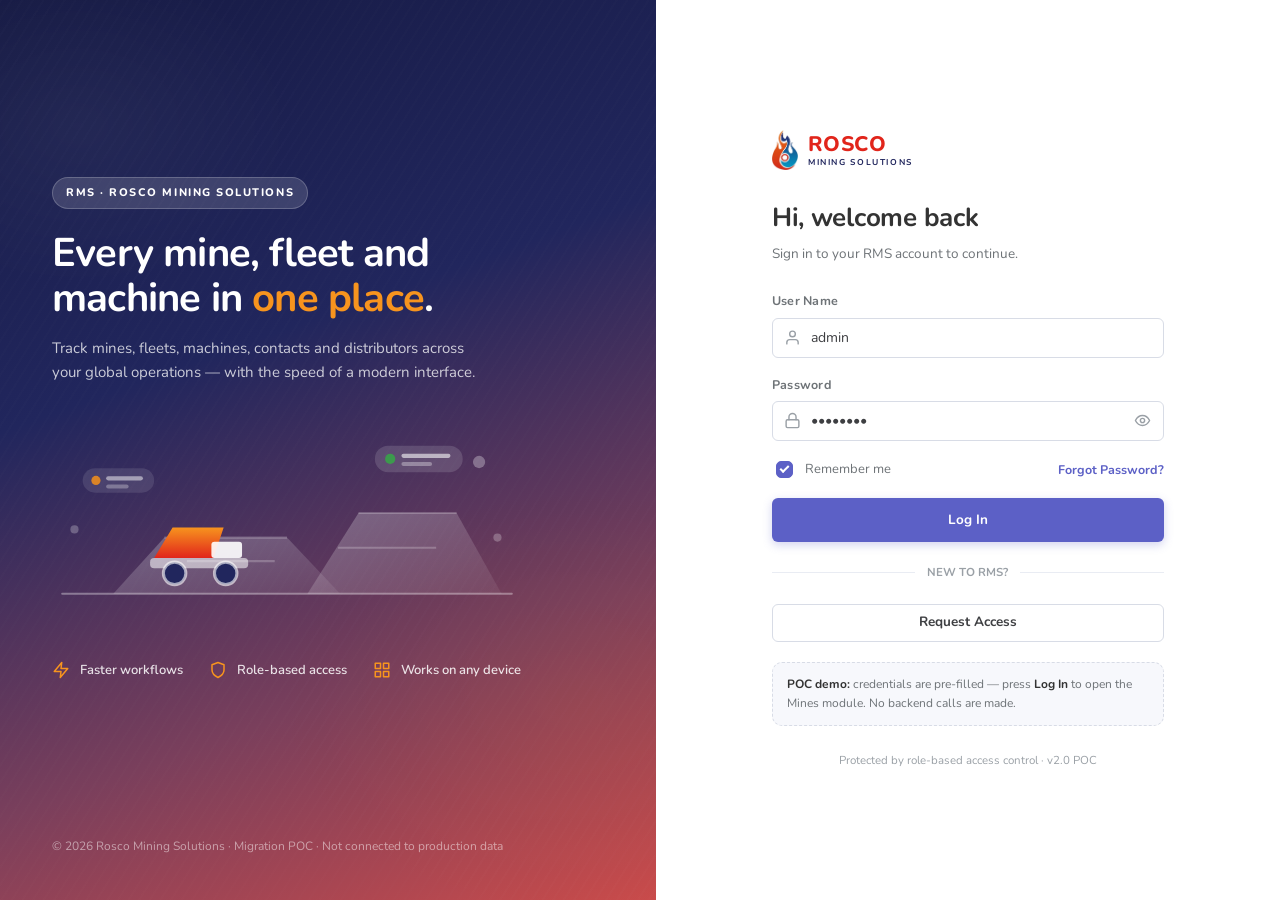
==== index.html @ 1bc9691f "first commit" ====
<!DOCTYPE html>
<html lang="en">
<head>
<meta charset="utf-8">
<meta name="viewport" content="width=device-width, initial-scale=1">
<title>Sign in · RMS — Rosco Mining Solutions</title>
<link rel="preconnect" href="https://fonts.googleapis.com">
<link rel="preconnect" href="https://fonts.gstatic.com" crossorigin>
<link href="https://fonts.googleapis.com/css2?family=Nunito:wght@400;600;700;800&display=swap" rel="stylesheet">
<link rel="stylesheet" href="assets/css/style.css">
</head>
<body>

<div class="auth">

  <!-- ============ Brand panel ============ -->
  <aside class="auth__brand">
    <div class="auth__hero">
      <span class="auth__eyebrow">RMS · Rosco Mining Solutions</span>
      <h1>Every mine, fleet and<br>machine in <em>one place</em>.</h1>
      <p>Track mines, fleets, machines, contacts and distributors across your global
         operations — with the speed of a modern interface.</p>

      <!-- Simple geometric mining illustration (pure SVG) -->
      <svg class="auth__illustration" viewBox="0 0 460 210" fill="none" xmlns="http://www.w3.org/2000/svg" aria-hidden="true">
        <defs>
          <linearGradient id="g1" x1="0" y1="0" x2="1" y2="1">
            <stop offset="0" stop-color="#ffffff" stop-opacity=".26"/>
            <stop offset="1" stop-color="#ffffff" stop-opacity=".06"/>
          </linearGradient>
          <linearGradient id="g2" x1="0" y1="0" x2="0" y2="1">
            <stop offset="0" stop-color="#F7941E"/><stop offset="1" stop-color="#E1251B"/>
          </linearGradient>
        </defs>
        <!-- terraced pit -->
        <path d="M10 175h440" stroke="#fff" stroke-opacity=".35" stroke-width="2" stroke-linecap="round"/>
        <path d="M60 175 110 120h120l52 55Z" fill="url(#g1)"/>
        <path d="M250 175 300 96h96l44 79Z" fill="url(#g1)"/>
        <path d="M110 120h120M132 143h86M300 96h96M280 130h96" stroke="#fff" stroke-opacity=".22" stroke-width="2"/>
        <!-- haul truck -->
        <g transform="translate(96,110)">
          <path d="M4 30h58l10-30H22L4 30Z" fill="url(#g2)"/>
          <rect x="60" y="14" width="30" height="16" rx="3" fill="#fff" fill-opacity=".9"/>
          <rect x="0" y="30" width="96" height="10" rx="4" fill="#fff" fill-opacity=".55"/>
          <circle cx="24" cy="45" r="11" fill="#21265D" stroke="#fff" stroke-opacity=".6" stroke-width="3"/>
          <circle cx="74" cy="45" r="11" fill="#21265D" stroke="#fff" stroke-opacity=".6" stroke-width="3"/>
        </g>
        <!-- floating data chips -->
        <g opacity=".85">
          <rect x="316" y="30" width="86" height="26" rx="13" fill="#fff" fill-opacity=".16"/>
          <circle cx="331" cy="43" r="5" fill="#3BAD4B"/>
          <rect x="342" y="38" width="48" height="4" rx="2" fill="#fff" fill-opacity=".7"/>
          <rect x="342" y="46" width="30" height="4" rx="2" fill="#fff" fill-opacity=".4"/>
          <rect x="30" y="52" width="70" height="24" rx="12" fill="#fff" fill-opacity=".12"/>
          <circle cx="43" cy="64" r="4.5" fill="#F7941E"/>
          <rect x="53" y="60" width="36" height="4" rx="2" fill="#fff" fill-opacity=".6"/>
          <rect x="53" y="68" width="22" height="4" rx="2" fill="#fff" fill-opacity=".35"/>
        </g>
        <circle cx="418" cy="46" r="6" fill="#fff" fill-opacity=".3"/>
        <circle cx="22" cy="112" r="4" fill="#fff" fill-opacity=".25"/>
        <circle cx="436" cy="120" r="4" fill="#fff" fill-opacity=".25"/>
      </svg>

      <div class="auth__points">
        <span class="auth__point" data-i="zap">Faster workflows</span>
        <span class="auth__point" data-i="shield">Role-based access</span>
        <span class="auth__point" data-i="grid">Works on any device</span>
      </div>
    </div>

    <p class="auth__foot">© 2026 Rosco Mining Solutions · Migration POC · Not connected to production data</p>
  </aside>

  <!-- ============ Form panel ============ -->
  <main class="auth__panel">
    <div class="auth__card">
      <a class="logo" href="#" id="brandLogoDark"></a>

      <h2>Hi, welcome back</h2>
      <p class="lead">Sign in to your RMS account to continue.</p>

      <div class="auth__error" id="authError"></div>

      <form class="auth__form" id="loginForm" novalidate>
        <div class="field">
          <label class="field__label" for="username">User Name</label>
          <div class="input-group">
            <svg class="input-group__icon" viewBox="0 0 24 24" fill="none" stroke="currentColor" stroke-width="2" stroke-linecap="round" stroke-linejoin="round"><path d="M20 21v-2a4 4 0 0 0-4-4H8a4 4 0 0 0-4 4v2"/><circle cx="12" cy="7" r="4"/></svg>
            <input class="input" id="username" type="text" placeholder="Enter your user name" autocomplete="username" value="admin">
          </div>
        </div>

        <div class="field">
          <label class="field__label" for="password">Password</label>
          <div class="input-group">
            <svg class="input-group__icon" viewBox="0 0 24 24" fill="none" stroke="currentColor" stroke-width="2" stroke-linecap="round" stroke-linejoin="round"><rect x="3" y="11" width="18" height="11" rx="2"/><path d="M7 11V7a5 5 0 0 1 10 0v4"/></svg>
            <input class="input" id="password" type="password" placeholder="Enter your password" autocomplete="current-password" value="demo1234">
            <button class="input-group__action" type="button" id="togglePw" aria-label="Show password"></button>
          </div>
        </div>

        <div class="auth__row">
          <label class="check"><input type="checkbox" checked> Remember me</label>
          <a class="auth__link" href="forgot-password.html">Forgot Password?</a>
        </div>

        <button class="btn btn--primary btn--block" type="submit" id="loginBtn" style="height:44px">Log In</button>
      </form>

      <div class="auth__divider">NEW TO RMS?</div>
      <a class="btn btn--ghost btn--block" href="request-access.html">Request Access</a>

      <div class="auth__hint">
        <b>POC demo:</b> credentials are pre-filled — press <b>Log In</b> to open the Mines module.
        No backend calls are made.
      </div>

      <p class="auth__legal">Protected by role-based access control · v2.0 POC</p>
    </div>
  </main>
</div>

<script src="assets/js/data.js"></script>
<script src="assets/js/app.js"></script>
<script>
  document.getElementById('brandLogoDark').innerHTML  = brandLogo();

  // brand bullet icons
  const map = {zap:'zap', shield:'shield', grid:'grid'};
  document.querySelectorAll('.auth__point').forEach(el=>{
    el.insertAdjacentHTML('afterbegin', icon(map[el.dataset.i]));
  });

  // password visibility
  const pw = document.getElementById('password');
  const tg = document.getElementById('togglePw');
  tg.innerHTML = icon('eye');
  tg.addEventListener('click', ()=>{
    const show = pw.type === 'password';
    pw.type = show ? 'text' : 'password';
    tg.innerHTML = icon(show ? 'eyeOff' : 'eye');
    tg.setAttribute('aria-label', show ? 'Hide password' : 'Show password');
  });

  // submit
  const err = document.getElementById('authError');
  document.getElementById('loginForm').addEventListener('submit', e=>{
    e.preventDefault();
    const u = document.getElementById('username').value.trim();
    const p = pw.value.trim();
    if(!u || !p){
      err.innerHTML = icon('alert') + '<span>Please enter both your user name and password.</span>';
      err.classList.add('is-on');
      return;
    }
    err.classList.remove('is-on');
    const btn = document.getElementById('loginBtn');
    btn.disabled = true;
    btn.textContent = 'Signing in…';
    setTimeout(()=>{ location.href = 'mines.html'; }, 600);
  });
</script>
</body>
</html>
---- assets/css/style.css ----
/* =========================================================================
   RMS — Rosco Mining Solutions | Modern UI POC
   Palette extracted 1:1 from the legacy application.
   ========================================================================= */

/* ---------- 1. Design tokens ---------------------------------------- */
:root{
  /* Brand — sampled from the legacy app */
  --navy:#21265D;              /* sidebar gradient start */
  --navy-900:#171B45;
  --navy-700:#2C3272;
  --brick:#C94B4B;             /* sidebar gradient end   */
  --brand-red:#E1251B;         /* Rosco logo red         */
  --brand-orange:#F7941E;      /* Rosco logo orange      */

  --primary:#5C60C6;           /* active tab / links     */
  --primary-600:#4B4FB4;
  --primary-700:#3E42A0;
  --primary-100:#E8E9F9;
  --primary-050:#F2F3FC;

  --success:#3BAD4B;           /* "ACTIVE" status pill   */
  --success-100:#E4F5E6;
  --warn:#E8A33D;
  --warn-100:#FCF2E2;
  --danger:#D9534F;
  --danger-100:#FBE9E9;

  /* Neutrals */
  --bg:#F2F4F8;                /* body background        */
  --surface:#FFFFFF;
  --surface-2:#F7F8FC;
  --heading:#333333;
  --text:#3E3F42;
  --muted:#6E7377;             /* legacy body text       */
  --muted-2:#9AA0A6;
  --border:#D8DCE6;            /* legacy input border    */
  --border-soft:#E9ECF3;

  /* Elevation — legacy shadows, softened */
  --sh-sm:0 1px 2px rgba(33,38,93,.06);
  --sh:0 2px 10px rgba(33,38,93,.07);
  --sh-md:0 6px 22px rgba(33,38,93,.09);
  --sh-lg:0 18px 44px rgba(33,38,93,.16);

  /* Geometry */
  --r-sm:6px; --r:10px; --r-md:14px; --r-lg:20px; --r-pill:999px;
  --sidebar-w:260px;
  --sidebar-w-collapsed:76px;
  --topbar-h:70px;
  --ease:cubic-bezier(.4,0,.2,1);
}

/* ---------- 2. Reset & base ----------------------------------------- */
*,*::before,*::after{box-sizing:border-box}
html,body{height:100%}
body{
  margin:0;
  font-family:'Nunito','Segoe UI',system-ui,-apple-system,sans-serif;
  font-size:14px;
  line-height:1.55;
  color:var(--text);
  background:var(--bg);
  -webkit-font-smoothing:antialiased;
}
h1,h2,h3,h4,h5{margin:0;color:var(--heading);font-weight:700;letter-spacing:-.01em}
p{margin:0}
a{color:var(--primary);text-decoration:none}
a:hover{color:var(--primary-700)}
button{font:inherit;cursor:pointer;border:0;background:none;color:inherit}
input,select,textarea{font:inherit;color:inherit}
img{max-width:100%;display:block}
ul{margin:0;padding:0;list-style:none}
::selection{background:var(--primary-100);color:var(--navy)}

/* Scrollbars */
*::-webkit-scrollbar{width:9px;height:9px}
*::-webkit-scrollbar-track{background:transparent}
*::-webkit-scrollbar-thumb{background:#CDD3E0;border-radius:99px}
*::-webkit-scrollbar-thumb:hover{background:#B6BDCE}

/* ---------- 3. Brand wordmark --------------------------------------- */
.logo{display:flex;align-items:center;gap:10px;text-decoration:none;flex-shrink:0}
.logo__mark{
  width:38px;height:38px;border-radius:11px;flex-shrink:0;
  background:linear-gradient(135deg,var(--brand-orange),var(--brand-red));
  display:grid;place-items:center;color:#fff;font-weight:800;font-size:18px;
  box-shadow:0 4px 12px rgba(225,37,27,.28);
}
.logo__mark svg{width:22px;height:22px}
.logo__text{display:flex;flex-direction:column;line-height:1}
.logo__name{font-size:21px;font-weight:800;color:var(--brand-red);letter-spacing:.02em}
.logo__sub{font-size:8.5px;font-weight:700;letter-spacing:.19em;color:var(--navy);margin-top:3px}
.logo--light .logo__name{color:#fff}
.logo--light .logo__sub{color:rgba(255,255,255,.72)}

/* ---------- 4. Buttons ---------------------------------------------- */
.btn{
  display:inline-flex;align-items:center;justify-content:center;gap:8px;
  height:38px;padding:0 16px;border-radius:var(--r-sm);
  font-size:13.5px;font-weight:700;white-space:nowrap;
  transition:.18s var(--ease);
}
.btn svg{width:16px;height:16px;flex-shrink:0}
.btn--primary{background:var(--primary);color:#fff;box-shadow:0 3px 10px rgba(92,96,198,.28)}
.btn--primary:hover{background:var(--primary-600);color:#fff;box-shadow:0 6px 16px rgba(92,96,198,.34);transform:translateY(-1px)}
.btn--primary:active{transform:translateY(0)}
.btn--ghost{background:var(--surface);color:var(--text);border:1px solid var(--border)}
.btn--ghost:hover{border-color:var(--primary);color:var(--primary);background:var(--primary-050)}
.btn--subtle{background:var(--primary-050);color:var(--primary)}
.btn--subtle:hover{background:var(--primary-100);color:var(--primary-700)}
.btn--icon{width:38px;padding:0}
.btn--sm{height:32px;padding:0 12px;font-size:12.5px}
.btn--block{width:100%}
.btn:disabled{opacity:.55;cursor:not-allowed;transform:none!important}

.icon-btn{
  width:36px;height:36px;border-radius:var(--r-sm);display:grid;place-items:center;
  color:var(--muted);transition:.16s var(--ease);
}
.icon-btn svg{width:17px;height:17px}
.icon-btn:hover{background:var(--primary-050);color:var(--primary)}
.icon-btn--danger:hover{background:var(--danger-100);color:var(--danger)}

/* ---------- 5. Form controls ---------------------------------------- */
.field{display:flex;flex-direction:column;gap:7px}
.field__label{font-size:12.5px;font-weight:700;color:var(--muted);letter-spacing:.02em}
.input,.select{
  height:40px;width:100%;padding:0 13px;
  background:var(--surface);border:1px solid var(--border);border-radius:var(--r-sm);
  color:var(--text);transition:.16s var(--ease);
}
.input::placeholder{color:var(--muted-2)}
.input:focus,.select:focus{outline:0;border-color:var(--primary);box-shadow:0 0 0 3px rgba(92,96,198,.14)}
.select{
  appearance:none;padding-right:32px;cursor:pointer;
  background-image:url("data:image/svg+xml;charset=utf8,%3Csvg xmlns='http://www.w3.org/2000/svg' width='12' height='12' viewBox='0 0 24 24' fill='none' stroke='%236E7377' stroke-width='3' stroke-linecap='round' stroke-linejoin='round'%3E%3Cpolyline points='6 9 12 15 18 9'/%3E%3C/svg%3E");
  background-repeat:no-repeat;background-position:right 11px center;
}
.input-group{position:relative;display:flex;align-items:center}
.input-group svg.input-group__icon{
  position:absolute;left:12px;width:17px;height:17px;color:var(--muted-2);pointer-events:none;
}
.input-group .input{padding-left:38px}
.input-group__action{
  position:absolute;right:6px;width:30px;height:30px;border-radius:6px;
  display:grid;place-items:center;color:var(--muted-2);
}
.input-group__action:hover{background:var(--surface-2);color:var(--primary)}
.input-group__action svg{width:17px;height:17px}
.input-group--search .input{padding-left:38px;border-radius:var(--r-pill)}

.check{display:inline-flex;align-items:center;gap:9px;cursor:pointer;user-select:none;font-size:13px;color:var(--muted)}
.check input{
  appearance:none;width:17px;height:17px;border:1.5px solid var(--border);border-radius:5px;
  background:var(--surface);display:grid;place-items:center;transition:.15s var(--ease);flex-shrink:0;
}
.check input:checked{background:var(--primary);border-color:var(--primary)}
.check input:checked::after{
  content:"";width:9px;height:5px;border-left:2px solid #fff;border-bottom:2px solid #fff;
  transform:rotate(-45deg) translate(1px,-1px);
}

/* ---------- 6. Status pills / badges -------------------------------- */
.pill{
  display:inline-flex;align-items:center;gap:6px;height:24px;padding:0 11px;
  border-radius:var(--r-pill);font-size:11.5px;font-weight:800;letter-spacing:.05em;text-transform:uppercase;
}
.pill--active{background:var(--success);color:#fff}
.pill--inactive{background:#B4BAC4;color:#fff}
.pill--soft-green{background:var(--success-100);color:#2C8438}
.pill--soft-warn{background:var(--warn-100);color:#A9701C}
.pill--soft-red{background:var(--danger-100);color:#B33F3C}
.pill--soft-indigo{background:var(--primary-100);color:var(--primary-700)}
.pill__dot{width:6px;height:6px;border-radius:50%;background:currentColor}

.count-badge{
  min-width:22px;height:22px;padding:0 7px;border-radius:var(--r-pill);
  background:var(--primary);color:#fff;font-size:11px;font-weight:800;
  display:inline-grid;place-items:center;
}
.count-badge--soft{background:var(--primary-100);color:var(--primary-700)}

/* ---------- 7. App shell -------------------------------------------- */
.app{display:flex;min-height:100vh}

/* Sidebar — legacy navy → brick gradient with texture overlay */
.sidebar{
  width:var(--sidebar-w);flex-shrink:0;position:fixed;inset:0 auto 0 0;z-index:60;
  background:var(--surface);
  display:flex;flex-direction:column;
  transition:width .26s var(--ease),transform .26s var(--ease);
  box-shadow:2px 0 18px rgba(23,27,69,.18);
}
.sidebar__head{
  height:var(--topbar-h);display:flex;align-items:center;gap:12px;padding:0 18px;
  position:relative;z-index:2;
  background:var(--surface);                 /* continuous white band with the topbar */
  box-shadow:0 1px 8px rgba(0,0,0,.07);
}
.sidebar__nav{
  padding:16px 12px;overflow-y:auto;flex:1;position:relative;z-index:1;
  background:linear-gradient(180deg,var(--navy) 0%,#5A3A63 52%,var(--brick) 100%);
}
.sidebar__nav::before{ /* rock texture, as on the legacy sidebar */
  content:"";position:absolute;inset:0;pointer-events:none;opacity:.16;
  background:
    radial-gradient(120px 90px at 18% 8%,rgba(255,255,255,.16),transparent 70%),
    radial-gradient(160px 120px at 85% 40%,rgba(255,255,255,.10),transparent 70%),
    radial-gradient(200px 140px at 30% 86%,rgba(0,0,0,.22),transparent 70%),
    repeating-linear-gradient(125deg,rgba(255,255,255,.05) 0 2px,transparent 2px 7px);
}
.sidebar__nav > *{position:relative;z-index:1}
.sidebar__label{
  font-size:10px;font-weight:800;letter-spacing:.16em;text-transform:uppercase;
  color:rgba(255,255,255,.42);padding:0 12px 8px;
}
.nav-item{
  display:flex;align-items:center;gap:13px;height:46px;padding:0 13px;margin-bottom:3px;
  border-radius:var(--r-sm);color:rgba(255,255,255,.80);font-size:14.5px;font-weight:600;
  position:relative;transition:.18s var(--ease);
}
.nav-item svg{width:19px;height:19px;flex-shrink:0;opacity:.9}
.nav-item__img{width:23px;height:23px;object-fit:contain;flex-shrink:0;opacity:.95}
.nav-item.is-active .nav-item__img{opacity:1}
.nav-item:hover{background:rgba(255,255,255,.10);color:#fff}
.nav-item.is-active{background:rgba(18,21,66,.62);color:#fff;font-weight:700}
.nav-item.is-active::before{
  content:"";position:absolute;left:-12px;top:9px;bottom:9px;width:4px;
  border-radius:0 4px 4px 0;background:var(--brand-orange);
}
.nav-item__chev{margin-left:auto;opacity:.5;width:15px;height:15px}
.nav-item--soon{opacity:.42;cursor:not-allowed}
.nav-item--soon:hover{background:transparent;color:rgba(255,255,255,.80)}
.nav-item__soon{
  margin-left:auto;font-size:9px;font-weight:800;letter-spacing:.08em;
  background:rgba(255,255,255,.16);color:#fff;padding:2px 6px;border-radius:4px;
}
.sidebar__foot{padding:14px;position:relative;z-index:1;border-top:1px solid rgba(255,255,255,.10)}
.sidebar__card{
  background:rgba(255,255,255,.10);border:1px solid rgba(255,255,255,.14);
  border-radius:var(--r);padding:13px;color:#fff;
}
.sidebar__card b{display:block;font-size:13px}
.sidebar__card span{font-size:11.5px;color:rgba(255,255,255,.65)}

/* Collapsed rail */
.app.is-collapsed .sidebar{width:var(--sidebar-w-collapsed)}
.app.is-collapsed .sidebar .logo__text,
.app.is-collapsed .nav-item span,
.app.is-collapsed .nav-item__chev,
.app.is-collapsed .nav-item__soon,
.app.is-collapsed .sidebar__label,
.app.is-collapsed .sidebar__foot{display:none}
.app.is-collapsed .nav-item{justify-content:center;padding:0}
.app.is-collapsed .main{margin-left:var(--sidebar-w-collapsed)}

/* Main column */
.main{
  flex:1;min-width:0;margin-left:var(--sidebar-w);
  display:flex;flex-direction:column;transition:margin .26s var(--ease);
}

/* Topbar */
.topbar{
  height:var(--topbar-h);background:var(--surface);position:sticky;top:0;z-index:50;
  display:flex;align-items:center;gap:14px;padding:0 26px;
  box-shadow:0 1px 8px rgba(0,0,0,.07);
}
.topbar__search{flex:1;max-width:420px}
.topbar__spacer{flex:1}
.topbar__divider{width:1px;height:28px;background:var(--border-soft)}

.notif{position:relative}
.notif__dot{
  position:absolute;top:6px;right:7px;width:8px;height:8px;border-radius:50%;
  background:var(--brand-red);border:2px solid #fff;
}

/* Profile */
.profile{position:relative}
.profile__btn{
  display:flex;align-items:center;gap:10px;padding:5px 9px 5px 5px;border-radius:var(--r-pill);
  transition:.16s var(--ease);
}
.profile__btn:hover{background:var(--surface-2)}
.avatar{
  width:38px;height:38px;border-radius:50%;flex-shrink:0;display:grid;place-items:center;
  background:linear-gradient(135deg,var(--primary),var(--navy));
  color:#fff;font-weight:800;font-size:13.5px;letter-spacing:.02em;
}
.avatar--lg{width:52px;height:52px;font-size:18px}
.avatar--sm{width:32px;height:32px;font-size:11.5px}
.profile__meta{display:flex;flex-direction:column;line-height:1.25;text-align:left}
.profile__name{font-size:13.5px;font-weight:700;color:var(--heading)}
.profile__role{font-size:11.5px;color:var(--muted)}
.profile__chev{width:15px;height:15px;color:var(--muted-2);transition:transform .2s var(--ease)}
.profile.is-open .profile__chev{transform:rotate(180deg)}

.dropdown{
  position:absolute;top:calc(100% + 10px);right:0;width:252px;
  background:var(--surface);border-radius:var(--r-md);box-shadow:var(--sh-lg);
  border:1px solid var(--border-soft);padding:8px;
  opacity:0;visibility:hidden;transform:translateY(-6px);
  transition:.18s var(--ease);z-index:80;
}
.profile.is-open .dropdown{opacity:1;visibility:visible;transform:translateY(0)}
.dropdown__head{display:flex;gap:11px;align-items:center;padding:10px;border-bottom:1px solid var(--border-soft);margin-bottom:6px}
.dropdown__head b{display:block;font-size:14px;color:var(--heading)}
.dropdown__head span{font-size:12px;color:var(--muted)}
.dropdown__item{
  display:flex;align-items:center;gap:11px;width:100%;padding:9px 10px;border-radius:var(--r-sm);
  font-size:13.5px;font-weight:600;color:var(--text);transition:.14s var(--ease);text-align:left;
}
.dropdown__item svg{width:16px;height:16px;color:var(--muted)}
.dropdown__item:hover{background:var(--primary-050);color:var(--primary)}
.dropdown__item:hover svg{color:var(--primary)}
.dropdown__sep{height:1px;background:var(--border-soft);margin:6px 0}
.dropdown__item--danger{color:var(--danger)}
.dropdown__item--danger svg{color:var(--danger)}
.dropdown__item--danger:hover{background:var(--danger-100);color:var(--danger)}

/* Page canvas */
.page{padding:26px;flex:1}
.page__head{display:flex;align-items:flex-start;gap:16px;flex-wrap:wrap;margin-bottom:20px}
.page__title{font-size:26px;line-height:1.2}
.page__sub{font-size:13px;color:var(--muted);margin-top:4px}
.page__actions{margin-left:auto;display:flex;align-items:center;gap:10px;flex-wrap:wrap}
.breadcrumb{display:flex;align-items:center;gap:7px;font-size:12.5px;color:var(--muted);margin-bottom:9px}
.breadcrumb svg{width:13px;height:13px;opacity:.55}
.breadcrumb a{color:var(--muted);font-weight:600}
.breadcrumb a:hover{color:var(--primary)}
.breadcrumb b{color:var(--heading);font-weight:700}

/* ---------- 8. Cards ------------------------------------------------ */
.card{
  background:var(--surface);border-radius:var(--r-md);
  box-shadow:var(--sh);border:1px solid var(--border-soft);
}
.card__head{
  display:flex;align-items:center;gap:12px;padding:16px 20px;border-bottom:1px solid var(--border-soft);
}
.card__title{font-size:15px;font-weight:800}
.card__body{padding:20px}

/* ---------- 9. Filter bar ------------------------------------------- */
.toolbar{
  display:flex;align-items:center;gap:10px;flex-wrap:wrap;
  background:var(--surface);border:1px solid var(--border-soft);border-radius:var(--r-md);
  padding:12px 14px;box-shadow:var(--sh-sm);margin-bottom:18px;
}
.toolbar__search{flex:1;min-width:220px;max-width:400px}
.toolbar__spacer{flex:1}
.chips{display:flex;gap:7px;flex-wrap:wrap}
.chip{
  height:32px;padding:0 14px;border-radius:var(--r-pill);border:1px solid var(--border);
  background:var(--surface);font-size:12.5px;font-weight:700;color:var(--muted);transition:.16s var(--ease);
  display:inline-flex;align-items:center;gap:7px;
}
.chip:hover{border-color:var(--primary);color:var(--primary)}
.chip.is-active{background:var(--primary);border-color:var(--primary);color:#fff}
.chip.is-active .count-badge--soft{background:rgba(255,255,255,.24);color:#fff}

/* ---------- 10. Mine list cards ------------------------------------- */
.mine-list{display:flex;flex-direction:column;gap:12px}
.mine-card{
  display:grid;grid-template-columns:112px 1fr auto auto;gap:20px;align-items:center;
  background:var(--surface);border:1px solid var(--border-soft);border-radius:var(--r-md);
  padding:16px 20px;box-shadow:var(--sh-sm);transition:.2s var(--ease);position:relative;
}
.mine-card::after{
  content:"";position:absolute;left:0;top:14px;bottom:14px;width:3px;border-radius:0 3px 3px 0;
  background:linear-gradient(180deg,var(--primary),var(--brick));opacity:0;transition:.2s var(--ease);
}
.mine-card:hover{box-shadow:var(--sh-md);transform:translateY(-2px);border-color:#DDE1EC}
.mine-card:hover::after{opacity:1}
.mine-card__logo{
  height:74px;border-radius:var(--r);border:1px solid var(--border-soft);background:var(--surface-2);
  display:grid;place-items:center;font-size:17px;font-weight:800;letter-spacing:.04em;color:#fff;
  text-align:center;padding:6px;line-height:1.1;
}
.mine-card__name{font-size:17px;font-weight:800;color:var(--heading);margin-bottom:2px}
.mine-card:hover .mine-card__name{color:var(--primary)}
.mine-card__company{font-size:13px;font-weight:700;color:var(--text)}
.mine-card__addr{font-size:12.5px;color:var(--muted);margin-top:2px}
.mine-card__meta{display:flex;gap:16px;flex-wrap:wrap;margin-top:7px}
.mine-card__meta span{display:inline-flex;align-items:center;gap:6px;font-size:12px;color:var(--muted)}
.mine-card__meta svg{width:13px;height:13px;color:var(--muted-2)}
.mine-stats{display:flex;gap:6px}
.mine-stat{
  min-width:82px;padding:9px 10px;border-radius:var(--r);background:var(--surface-2);
  text-align:center;border:1px solid var(--border-soft);
}
.mine-stat svg{width:17px;height:17px;color:var(--primary);margin:0 auto 3px}
.mine-stat b{display:block;font-size:15px;font-weight:800;color:var(--heading);line-height:1.1}
.mine-stat span{font-size:10.5px;color:var(--muted);letter-spacing:.03em}
.mine-card__right{display:flex;flex-direction:column;align-items:flex-end;gap:10px}

/* ---------- 11. Tabs ------------------------------------------------ */
.tabs{
  display:flex;gap:4px;border-bottom:1px solid var(--border-soft);padding:0 20px;
  overflow-x:auto;overflow-y:hidden;          /* y:hidden — otherwise the active
                                                 underline's 1px overhang forces
                                                 a vertical scrollbar           */
  scrollbar-width:none;-ms-overflow-style:none;
}
.tabs::-webkit-scrollbar{display:none}
.tab{
  position:relative;padding:15px 18px;font-size:14.5px;font-weight:700;color:var(--muted);
  white-space:nowrap;transition:.16s var(--ease);border-radius:var(--r-sm) var(--r-sm) 0 0;
}
.tab:hover{color:var(--primary);background:var(--primary-050)}
.tab.is-active{color:var(--primary)}
.tab.is-active::after{
  content:"";position:absolute;left:14px;right:14px;bottom:0;height:3px;
  background:var(--primary);border-radius:3px 3px 0 0;
}
.tab__count{
  margin-left:7px;font-size:11px;font-weight:800;background:var(--surface-2);color:var(--muted);
  padding:1px 7px;border-radius:var(--r-pill);
}
.tab.is-active .tab__count{background:var(--primary-100);color:var(--primary-700)}
.tab-panel{display:none;padding:24px}
.tab-panel.is-active{display:block;animation:fade .28s var(--ease)}
@keyframes fade{from{opacity:0;transform:translateY(6px)}to{opacity:1;transform:none}}

/* ---------- 12. Details tab ----------------------------------------- */
.detail-grid{display:grid;grid-template-columns:340px 1fr;gap:26px;align-items:start}
.detail-aside{position:sticky;top:calc(var(--topbar-h) + 18px)}
.mine-hero{
  border-radius:var(--r-md);overflow:hidden;border:1px solid var(--border-soft);background:var(--surface-2);
}
.mine-hero__img{
  height:210px;background:linear-gradient(135deg,#2B3163,#7A4A62 55%,var(--brick));
  position:relative;display:grid;place-items:center;
}
.mine-hero__img::after{
  content:"";position:absolute;inset:0;
  background:repeating-linear-gradient(115deg,rgba(255,255,255,.06) 0 3px,transparent 3px 10px);
}
.mine-hero__body{padding:16px}
.mine-hero__body h4{font-size:14px;margin-bottom:3px}
.mine-hero__body p{font-size:12.5px;color:var(--muted)}

.org-head{display:flex;align-items:flex-start;gap:14px;margin-bottom:6px}
.org-head h3{font-size:19px}
.org-head p{font-size:13px;color:var(--muted);margin-top:3px}
.org-actions{margin-left:auto;display:flex;gap:8px}
.contact-line{display:flex;gap:20px;flex-wrap:wrap;margin:10px 0 16px}
.contact-line a,.contact-line span{display:inline-flex;align-items:center;gap:7px;font-size:13px;color:var(--muted)}
.contact-line svg{width:15px;height:15px;color:var(--primary)}
.socials{display:flex;gap:8px;margin-bottom:20px}
.social{
  width:34px;height:34px;border-radius:50%;border:1px solid var(--border);display:grid;place-items:center;
  color:var(--muted);transition:.16s var(--ease);
}
.social:hover{background:var(--primary);border-color:var(--primary);color:#fff;transform:translateY(-2px)}
.social svg{width:15px;height:15px}

.spec-list{border-top:1px solid var(--border-soft)}
.spec{display:grid;grid-template-columns:210px 1fr;gap:16px;padding:11px 4px;border-bottom:1px solid var(--border-soft)}
.spec dt{font-size:13px;color:var(--muted);font-weight:600}
.spec dd{margin:0;font-size:13.5px;color:var(--heading);font-weight:600}
.spec dd.is-empty{color:var(--muted-2);font-weight:400}

.section-title{display:flex;align-items:center;gap:10px;margin:26px 0 14px}
.section-title h4{font-size:16px}

.people-grid{display:grid;grid-template-columns:repeat(auto-fill,minmax(310px,1fr));gap:14px}
.person{
  background:var(--surface);border:1px solid var(--border-soft);border-radius:var(--r-md);
  padding:16px;transition:.18s var(--ease);
}
.person:hover{box-shadow:var(--sh-md);transform:translateY(-2px);border-color:#DDE1EC}
.person__top{display:flex;gap:12px;align-items:center;margin-bottom:12px}
.person__name{font-size:14.5px;font-weight:800;color:var(--heading)}
.person__title{font-size:12px;color:var(--muted);margin-top:1px}
.person__rows{display:flex;flex-direction:column;gap:7px;font-size:12.5px;color:var(--muted)}
.person__rows div{display:flex;align-items:center;gap:8px}
.person__rows svg{width:14px;height:14px;color:var(--muted-2);flex-shrink:0}
.person__tags{display:flex;gap:5px;flex-wrap:wrap;margin-top:12px;padding-top:12px;border-top:1px dashed var(--border-soft)}
.tag{
  font-size:10.5px;font-weight:700;letter-spacing:.04em;padding:3px 8px;border-radius:5px;
  background:var(--surface-2);color:var(--muted);border:1px solid var(--border-soft);
}

/* ---------- 13. Fleets tab ------------------------------------------ */
.stat-row{display:grid;grid-template-columns:repeat(auto-fit,minmax(180px,1fr));gap:14px;margin-bottom:24px}
.stat-tile{
  background:var(--surface);border:1px solid var(--border-soft);border-radius:var(--r-md);
  padding:16px 18px;display:flex;align-items:center;gap:14px;box-shadow:var(--sh-sm);
}
.stat-tile__icon{width:44px;height:44px;border-radius:12px;display:grid;place-items:center;flex-shrink:0}
.stat-tile__icon svg{width:21px;height:21px}
.stat-tile b{display:block;font-size:23px;font-weight:800;color:var(--heading);line-height:1.1}
.stat-tile span{font-size:12px;color:var(--muted)}

.chart{padding:8px 4px 0}
.chart__plot{
  display:flex;align-items:flex-end;gap:26px;height:260px;padding:0 6px;
  border-left:1px solid var(--border-soft);border-bottom:1px solid var(--border-soft);
  position:relative;
}
.chart__grid{position:absolute;inset:0;pointer-events:none}
.chart__grid i{position:absolute;left:0;right:0;border-top:1px dashed var(--border-soft)}
.chart__grid i::after{
  content:attr(data-v);position:absolute;left:-40px;top:-8px;font-size:10.5px;color:var(--muted-2);width:34px;text-align:right;
}
.bar{
  flex:1;display:flex;flex-direction:column;justify-content:flex-end;align-items:center;
  height:100%;position:relative;padding:0;background:none;cursor:pointer;
}
.bar:hover .bar__fill{filter:brightness(1.06)}
.bar:hover .bar__val{color:var(--primary-700)}
.bar__fill{
  width:100%;max-width:96px;border-radius:8px 8px 0 0;position:relative;
  background:linear-gradient(180deg,#8A8EE0,var(--primary));
  transition:height .8s var(--ease);box-shadow:0 -2px 10px rgba(92,96,198,.22);
}
.bar__val{
  position:absolute;top:-23px;left:50%;transform:translateX(-50%);
  font-size:13px;font-weight:800;color:var(--heading);white-space:nowrap;
}
.bar__fill{min-height:4px}
.bar__label{
  margin-top:10px;font-size:11px;font-weight:700;letter-spacing:.05em;color:var(--muted);
  text-transform:uppercase;text-align:center;
}
.chart__labels{display:flex;gap:26px;padding:0 6px}
.chart__labels>div{flex:1;text-align:center}

.fleet-grid{display:grid;grid-template-columns:repeat(auto-fill,minmax(300px,1fr));gap:16px;align-items:start}
.fleet-card{background:var(--surface);border:1px solid var(--border-soft);border-radius:var(--r-md);box-shadow:var(--sh-sm);overflow:hidden}
.fleet-card__head{
  display:flex;align-items:center;gap:11px;padding:14px 16px;width:100%;text-align:left;
  border-bottom:1px solid var(--border-soft);background:var(--surface-2);
  transition:.16s var(--ease);
}
.fleet-card__head:hover{background:var(--primary-050)}
.fleet-card__head:hover h5{color:var(--primary-700)}
.fleet-card__go{display:grid;place-items:center;color:var(--muted-2);transition:.16s var(--ease)}
.fleet-card__go svg{width:16px;height:16px}
.fleet-card__head:hover .fleet-card__go{color:var(--primary);transform:translateX(2px)}
.fleet-card__head h5{font-size:14px;font-weight:800;color:var(--heading)}
.fleet-card__ico{width:34px;height:34px;border-radius:9px;display:grid;place-items:center;color:#fff;flex-shrink:0}
.fleet-card__ico svg{width:17px;height:17px}
.fleet-card__list{
  height:300px;overflow-y:auto;padding:6px;
  -webkit-mask-image:linear-gradient(180deg,#000 calc(100% - 18px),transparent);
  mask-image:linear-gradient(180deg,#000 calc(100% - 18px),transparent);
}
.fleet-row{
  display:flex;align-items:center;gap:10px;padding:9px 10px;border-radius:var(--r-sm);
  width:100%;text-align:left;transition:.14s var(--ease);
}
.fleet-row:hover{background:var(--primary-050)}
.fleet-row:hover .fleet-row__name{color:var(--primary-700)}
.fleet-row__name{font-size:13px;font-weight:700;color:var(--text)}
.fleet-row__make{font-size:11px;color:var(--muted-2)}

/* ---------- 14. Table ----------------------------------------------- */
.table-wrap{overflow-x:auto;border-radius:var(--r-md);border:1px solid var(--border-soft);background:var(--surface)}
table.tbl{width:100%;border-collapse:collapse;min-width:860px}
.tbl thead th{
  text-align:left;font-size:11.5px;font-weight:800;letter-spacing:.07em;text-transform:uppercase;
  color:var(--muted);padding:14px 18px;background:var(--surface-2);border-bottom:1px solid var(--border-soft);
  white-space:nowrap;
}
.tbl thead th.sortable{cursor:pointer;user-select:none}
.tbl thead th.sortable:hover{color:var(--primary)}
.tbl thead th .sort{display:inline-flex;margin-left:5px;opacity:.35;vertical-align:middle}
.tbl thead th.is-sorted .sort{opacity:1;color:var(--primary)}
.tbl thead th .sort svg{width:12px;height:12px}
.tbl tbody td{padding:13px 18px;border-bottom:1px solid var(--border-soft);font-size:13.5px;color:var(--text)}
.tbl tbody tr{transition:.13s var(--ease)}
.tbl tbody tr:hover{background:var(--primary-050)}
.tbl tbody tr:last-child td{border-bottom:0}
.tbl .cell-strong{font-weight:800;color:var(--heading)}
.tbl .cell-mute{color:var(--muted-2)}
.tbl .actions{display:flex;gap:2px;justify-content:flex-end}

.pagination{
  display:flex;align-items:center;gap:12px;flex-wrap:wrap;padding:14px 4px 0;
  font-size:12.5px;color:var(--muted);
}
.pagination__pages{margin-left:auto;display:flex;gap:5px}
.page-btn{
  min-width:34px;height:34px;padding:0 10px;border-radius:var(--r-sm);border:1px solid var(--border);
  background:var(--surface);font-size:13px;font-weight:700;color:var(--muted);transition:.15s var(--ease);
}
.page-btn:hover:not(:disabled){border-color:var(--primary);color:var(--primary)}
.page-btn.is-active{background:var(--primary);border-color:var(--primary);color:#fff}
.page-btn:disabled{opacity:.4;cursor:not-allowed}

/* ---------- 15. Empty state / misc ---------------------------------- */
.empty{padding:56px 20px;text-align:center;color:var(--muted)}
.empty svg{width:46px;height:46px;color:var(--border);margin:0 auto 12px}
.empty h4{font-size:15px;margin-bottom:5px}
.empty p{font-size:13px}
.hide{display:none!important}
.topbar__logo{display:none}

.toast{
  position:fixed;right:24px;bottom:24px;z-index:200;
  background:var(--navy);color:#fff;padding:13px 18px;border-radius:var(--r);
  font-size:13px;font-weight:600;box-shadow:var(--sh-lg);
  display:flex;align-items:center;gap:10px;
  transform:translateY(20px);opacity:0;visibility:hidden;transition:.24s var(--ease);
}
.toast.is-on{transform:none;opacity:1;visibility:visible}
.toast svg{width:17px;height:17px;color:#6EE38A}

.poc-note{
  display:inline-flex;align-items:center;gap:7px;font-size:11px;font-weight:700;
  color:var(--primary-700);background:var(--primary-100);padding:4px 10px;border-radius:var(--r-pill);
}

/* ---------- 16. Login ----------------------------------------------- */
.auth{display:grid;grid-template-columns:1.05fr 1fr;min-height:100vh}
.auth__brand{
  position:relative;overflow:hidden;padding:44px 52px;color:#fff;
  background:linear-gradient(160deg,var(--navy-900) 0%,var(--navy) 38%,#7A3F5C 72%,var(--brick) 100%);
  display:flex;flex-direction:column;
}
.auth__brand::before{
  content:"";position:absolute;inset:0;opacity:.2;
  background:
    radial-gradient(320px 240px at 12% 14%,rgba(255,255,255,.20),transparent 70%),
    radial-gradient(420px 300px at 88% 78%,rgba(247,148,30,.28),transparent 70%),
    repeating-linear-gradient(122deg,rgba(255,255,255,.05) 0 2px,transparent 2px 9px);
}
.auth__brand>*{position:relative;z-index:1}
.auth__hero{flex:1;display:flex;flex-direction:column;justify-content:center;max-width:520px}
.auth__eyebrow{
  display:inline-flex;align-items:center;gap:8px;align-self:flex-start;
  font-size:11px;font-weight:800;letter-spacing:.14em;text-transform:uppercase;
  background:rgba(255,255,255,.14);border:1px solid rgba(255,255,255,.2);
  padding:6px 13px;border-radius:var(--r-pill);margin-bottom:22px;
}
.auth__hero h1{font-size:40px;line-height:1.14;color:#fff;letter-spacing:-.02em}
.auth__hero h1 em{font-style:normal;color:var(--brand-orange)}
.auth__hero p{margin-top:14px;font-size:15px;color:rgba(255,255,255,.76);line-height:1.65;max-width:440px}
.auth__illustration{margin:30px 0 4px;max-width:470px}
.auth__points{display:flex;gap:26px;flex-wrap:wrap;margin-top:26px}
.auth__point{display:flex;align-items:center;gap:10px;font-size:13px;color:rgba(255,255,255,.85);font-weight:600}
.auth__point svg{width:18px;height:18px;color:var(--brand-orange)}
.auth__foot{font-size:12px;color:rgba(255,255,255,.5);margin-top:auto;padding-top:24px}

.auth__panel{display:grid;place-items:center;padding:40px 28px;background:var(--surface)}
.auth__card{width:100%;max-width:392px}
.auth__card .logo{margin-bottom:28px}
.auth__card h2{font-size:26px;margin-bottom:6px}
.auth__card .lead{font-size:13.5px;color:var(--muted);margin-bottom:26px}
.auth__form{display:flex;flex-direction:column;gap:17px}
.auth__row{display:flex;align-items:center;justify-content:space-between;gap:12px}
.auth__link{font-size:12.5px;font-weight:700}
.auth__error{
  display:none;align-items:center;gap:9px;background:var(--danger-100);color:#B33F3C;
  border:1px solid #F3CFCE;border-radius:var(--r-sm);padding:10px 13px;font-size:12.5px;font-weight:600;
}
.auth__error.is-on{display:flex}
.auth__error svg{width:16px;height:16px;flex-shrink:0}
.auth__divider{display:flex;align-items:center;gap:12px;color:var(--muted-2);font-size:11.5px;font-weight:700;margin:22px 0}
.auth__divider::before,.auth__divider::after{content:"";flex:1;height:1px;background:var(--border-soft)}
.auth__hint{
  margin-top:20px;background:var(--surface-2);border:1px dashed var(--border);border-radius:var(--r);
  padding:12px 14px;font-size:12px;color:var(--muted);line-height:1.6;
}
.auth__hint b{color:var(--heading)}
.auth__legal{margin-top:26px;font-size:11.5px;color:var(--muted-2);text-align:center}

/* ---------- 17. Responsive ------------------------------------------ */
@media (max-width:1180px){
  .detail-grid{grid-template-columns:1fr}
  .mine-hero{max-width:420px}
}
@media (max-width:1024px){
  .auth{grid-template-columns:1fr}
  .auth__brand{display:none}
  .mine-card{grid-template-columns:80px 1fr;gap:14px}
  .mine-card__logo{height:60px;font-size:14px}
  .mine-card__right{grid-column:1/-1;flex-direction:row;align-items:center;justify-content:space-between;width:100%}
  .mine-stats{grid-column:1/-1;width:100%}
  .mine-stat{flex:1}
}
@media (max-width:860px){
  :root{--topbar-h:64px}
  .topbar__logo{display:flex!important}
  .poc-note{display:none}
  .detail-aside{position:static}
  .sidebar{transform:translateX(-100%)}
  .app.is-open .sidebar{transform:none}
  .main{margin-left:0!important}
  .app.is-collapsed .sidebar{width:var(--sidebar-w)}
  .backdrop{
    position:fixed;inset:0;background:rgba(23,27,69,.44);z-index:55;
    opacity:0;visibility:hidden;transition:.2s var(--ease);backdrop-filter:blur(2px);
  }
  .app.is-open .backdrop{opacity:1;visibility:visible}
  .page{padding:18px 16px}
  .topbar{padding:0 16px}
  .topbar__search{display:none}
  .profile__meta{display:none}
  .page__title{font-size:22px}
  .spec{grid-template-columns:1fr;gap:2px;padding:10px 4px}
  .chart__plot{gap:12px;height:210px}
  .tab-panel{padding:16px}
  .tabs{padding:0 8px}
}
@media (max-width:560px){
  .mine-card{grid-template-columns:1fr}
  .mine-card__logo{width:80px;height:56px}
  .stat-row{grid-template-columns:1fr 1fr}
  .toolbar__search{max-width:none}
}

/* ---------- 18. Filter drawer ---------------------------------------- */
.drawer{
  position:fixed;top:0;right:0;bottom:0;width:360px;max-width:92vw;z-index:90;
  background:var(--surface);
  display:flex;flex-direction:column;
  transform:translateX(100%);visibility:hidden;
  transition:transform .28s var(--ease), visibility 0s linear .28s;
}
.drawer.is-open{
  transform:none;visibility:visible;
  box-shadow:-14px 0 40px rgba(23,27,69,.18);
  transition:transform .28s var(--ease), visibility 0s;
}
.drawer__head{
  display:flex;align-items:center;gap:12px;padding:18px 20px;
  border-bottom:1px solid var(--border-soft);
}
.drawer__head h3{font-size:17px}
.drawer__body{padding:20px;overflow-y:auto;flex:1;display:flex;flex-direction:column;gap:18px}
.drawer__foot{
  padding:16px 20px;border-top:1px solid var(--border-soft);display:flex;gap:10px;
}
.drawer__foot .btn{flex:1}
.drawer-scrim{
  position:fixed;inset:0;background:rgba(23,27,69,.40);z-index:85;backdrop-filter:blur(2px);
  opacity:0;visibility:hidden;transition:.22s var(--ease);
}
.drawer-scrim.is-open{opacity:1;visibility:visible}
.filter-group{display:flex;flex-direction:column;gap:9px}
.filter-group__label{
  font-size:11px;font-weight:800;letter-spacing:.09em;text-transform:uppercase;color:var(--muted);
}
.filter-options{display:flex;flex-direction:column;gap:8px;max-height:186px;overflow-y:auto;padding-right:4px}

/* ---------- 19. Forms (Add / Edit Mine) ------------------------------ */
.form-section{margin-bottom:26px}
.form-section__head{
  display:flex;align-items:center;gap:10px;padding-bottom:12px;margin-bottom:18px;
  border-bottom:1px solid var(--border-soft);
}
.form-section__head h4{font-size:15px}
.form-section__num{
  width:24px;height:24px;border-radius:7px;background:var(--primary-100);color:var(--primary-700);
  display:grid;place-items:center;font-size:11.5px;font-weight:800;
}
.form-grid{display:grid;grid-template-columns:repeat(2,1fr);gap:16px 20px}
.form-grid--3{grid-template-columns:repeat(3,1fr)}
.form-grid .col-span-2{grid-column:span 2}
.req{color:var(--danger)}
textarea.input{height:auto;min-height:84px;padding:10px 13px;resize:vertical;line-height:1.55}
.upload{
  border:1.5px dashed var(--border);border-radius:var(--r);background:var(--surface-2);
  padding:22px;text-align:center;color:var(--muted);transition:.16s var(--ease);cursor:pointer;
}
.upload:hover{border-color:var(--primary);background:var(--primary-050);color:var(--primary)}
.upload svg{width:26px;height:26px;margin:0 auto 8px}
.upload b{display:block;font-size:13.5px;color:var(--heading)}
.upload span{font-size:12px}
.form-actions{
  display:flex;gap:10px;justify-content:flex-end;padding-top:20px;border-top:1px solid var(--border-soft);
}

/* mine logo thumbnails (real images with monogram fallback) */
.mine-card__logo img,.mine-hero__img img{max-height:100%;width:auto;object-fit:contain}
.mine-card__logo--img{background:#fff!important;padding:8px}
.mine-hero__img--photo{background:#fff;padding:0}
.mine-hero__img--photo img{width:100%;height:100%;object-fit:cover}

@media (max-width:860px){
  .form-grid,.form-grid--3{grid-template-columns:1fr}
  .form-grid .col-span-2{grid-column:span 1}
  .drawer{width:100%}
}

/* real RMS logo asset on dark surfaces */
.logo--light img{background:#fff;border-radius:8px;padding:5px 9px}
.sidebar__head .logo img{max-height:46px}
[hidden]{display:none!important}

/* ---------- 20. Accordion (filter panel) ----------------------------- */
.acc{border:1px solid var(--border-soft);border-radius:var(--r);overflow:hidden;background:var(--surface)}
.acc + .acc{margin-top:10px}
.acc__btn{
  width:100%;display:flex;align-items:center;gap:10px;padding:12px 14px;
  font-size:13px;font-weight:800;color:var(--heading);text-align:left;transition:.15s var(--ease);
}
.acc__btn:hover{background:var(--surface-2)}
.acc__btn .acc__chev{margin-left:auto;width:15px;height:15px;color:var(--muted-2);transition:transform .22s var(--ease)}
.acc.is-open .acc__btn{background:var(--primary-050);color:var(--primary-700)}
.acc.is-open .acc__chev{transform:rotate(180deg);color:var(--primary)}
.acc__count{
  font-size:10.5px;font-weight:800;background:var(--primary);color:#fff;
  min-width:19px;height:19px;padding:0 6px;border-radius:var(--r-pill);display:inline-grid;place-items:center;
}
.acc__panel{display:none;padding:4px 14px 14px;border-top:1px solid var(--border-soft)}
.acc.is-open .acc__panel{display:block}
.acc__panel .filter-options{max-height:210px;padding-top:10px}
.radio-list{display:flex;flex-direction:column;gap:8px;padding-top:10px}
.check input[type=radio]{border-radius:50%}
.check input[type=radio]:checked::after{
  content:"";width:7px;height:7px;border:0;border-radius:50%;background:#fff;transform:none;
}

/* ---------- 21. Notes panel ------------------------------------------ */
.note-item{
  display:flex;gap:12px;padding:14px 0;border-bottom:1px solid var(--border-soft);
}
.note-item:last-child{border-bottom:0}
.note-item__body{flex:1;min-width:0}
.note-item__top{display:flex;align-items:baseline;gap:8px;flex-wrap:wrap;margin-bottom:4px}
.note-item__author{font-size:13.5px;font-weight:800;color:var(--heading)}
.note-item__date{font-size:11.5px;color:var(--muted-2)}
.note-item__text{font-size:13px;color:var(--muted);line-height:1.6}
.note-compose{border:1px solid var(--border-soft);border-radius:var(--r);padding:12px;background:var(--surface-2)}
.note-compose textarea{width:100%;background:var(--surface)}

/* ---------- 22. Details page — modern layout ------------------------- */
.overview{
  display:grid;grid-template-columns:300px 1fr;gap:26px;align-items:start;
  padding-bottom:24px;border-bottom:1px solid var(--border-soft);margin-bottom:24px;
}
.overview__media{
  border-radius:var(--r-md);overflow:hidden;border:1px solid var(--border-soft);
  background:var(--surface-2);aspect-ratio:16/9;display:grid;place-items:center;
}
.overview__media img{width:100%;height:100%;object-fit:cover;display:block}
.overview__media--logo{background:#fff;padding:16px}
.overview__media--logo img{object-fit:contain;width:auto;max-width:100%;max-height:100%}

.org{display:flex;align-items:flex-start;gap:14px;flex-wrap:wrap}
.org h3{font-size:21px;line-height:1.25}
.org__addr{font-size:13px;color:var(--muted);margin-top:4px;max-width:62ch}
.org__actions{margin-left:auto;display:flex;gap:8px}

.chip-row{display:flex;gap:8px;flex-wrap:wrap;margin-top:14px}
.fact{
  display:inline-flex;align-items:center;gap:8px;padding:7px 12px;border-radius:var(--r-pill);
  background:var(--surface-2);border:1px solid var(--border-soft);font-size:12.5px;color:var(--muted);
}
.fact svg{width:14px;height:14px;color:var(--primary)}
.fact b{color:var(--heading);font-weight:700}

.link-row{display:flex;gap:18px;flex-wrap:wrap;margin-top:16px}
.link-row a,.link-row span{display:inline-flex;align-items:center;gap:8px;font-size:13px;color:var(--muted)}
.link-row svg{width:15px;height:15px;color:var(--primary)}

/* labelled info grid replaces the long single-column list */
.info-grid{display:grid;grid-template-columns:repeat(3,1fr);gap:1px;background:var(--border-soft);
  border:1px solid var(--border-soft);border-radius:var(--r-md);overflow:hidden}
.info{background:var(--surface);padding:14px 16px;min-height:66px}
.info dt{font-size:11px;font-weight:800;letter-spacing:.07em;text-transform:uppercase;color:var(--muted-2)}
.info dd{margin:4px 0 0;font-size:13.5px;font-weight:700;color:var(--heading);word-break:break-word}
.info dd.is-empty{color:var(--muted-2);font-weight:400}

.section-head{display:flex;align-items:center;gap:12px;margin:28px 0 14px}
.section-head h4{font-size:16px}
.section-head .count-badge{flex-shrink:0}
.section-head__actions{margin-left:auto;display:flex;gap:8px;align-items:center}

/* contact person cards with photos */
.person__photo{
  width:46px;height:46px;border-radius:50%;object-fit:cover;flex-shrink:0;
  border:2px solid var(--surface);box-shadow:0 0 0 1px var(--border-soft);background:var(--surface-2);
}

@media (max-width:1180px){
  .overview{grid-template-columns:1fr}
  .overview__media{max-width:420px}
  .info-grid{grid-template-columns:repeat(2,1fr)}
}
@media (max-width:640px){
  .info-grid{grid-template-columns:1fr}
  .overview{gap:18px}
}

/* mine card thumbnail variants */
.mine-card__logo--photo{padding:0;overflow:hidden;background:var(--surface-2)!important}
.mine-card__logo--photo img{width:100%;height:100%;object-fit:cover}

/* image preview inside the Add / Edit form */
#imgPreview{overflow:hidden}
#imgPreview img{width:100%;height:100%;object-fit:cover;display:block}

/* ---------- 23. Collapsed sidebar mark ------------------------------- */
.logo__full{height:44px;width:auto;display:block}
.logo__icon{height:42px;width:auto;object-fit:contain;display:none;flex-shrink:0}

/* icon rail: swap the wordmark for the small mark and centre it */
.app.is-collapsed .sidebar__head{padding:0;justify-content:center}
.app.is-collapsed .sidebar__head .logo__full{display:none}
.app.is-collapsed .sidebar__head .logo__icon{display:block}

/* the topbar mark (phones) always uses the small icon */
.topbar__logo .logo__full{display:none}
.topbar__logo .logo__icon{display:block;height:34px;width:auto}

/* wider drawer for the machine list opened from the Fleets tab */
.drawer--wide{width:560px}
.drawer--wide .tbl thead th{padding:11px 14px}
.drawer--wide .tbl tbody td{padding:11px 14px;font-size:13px}
.drawer--wide .drawer__head h3{font-size:17px;line-height:1.2}
@media (max-width:640px){ .drawer--wide{width:100%} }
.drawer--wide .tbl thead th{position:sticky;top:0;z-index:2}

/* contact card action buttons (revealed on hover, always visible on touch) */
.person__top{align-items:flex-start}
.person__actions{margin-left:auto;display:flex;gap:1px;flex-shrink:0}
.person__actions .icon-btn{width:30px;height:30px}
.person__actions .icon-btn svg{width:15px;height:15px}

/* auth success state */
.auth__done{
  width:56px;height:56px;border-radius:50%;display:grid;place-items:center;margin-bottom:18px;
  background:var(--success-100);color:var(--success);
}
.auth__done svg{width:28px;height:28px;stroke-width:3}
.auth__card .form-grid{grid-template-columns:repeat(2,1fr)}
@media (max-width:520px){ .auth__card .form-grid{grid-template-columns:1fr} }

/* pagination gap marker */
.page-ellipsis{
  min-width:26px;height:34px;display:inline-grid;place-items:center;
  color:var(--muted-2);font-size:13px;font-weight:700;letter-spacing:.06em;
}

/* CRM log entry icon */
.crm-ico{
  width:32px;height:32px;border-radius:9px;flex-shrink:0;display:grid;place-items:center;
  background:var(--primary-100);color:var(--primary-700);
}
.crm-ico svg{width:16px;height:16px}
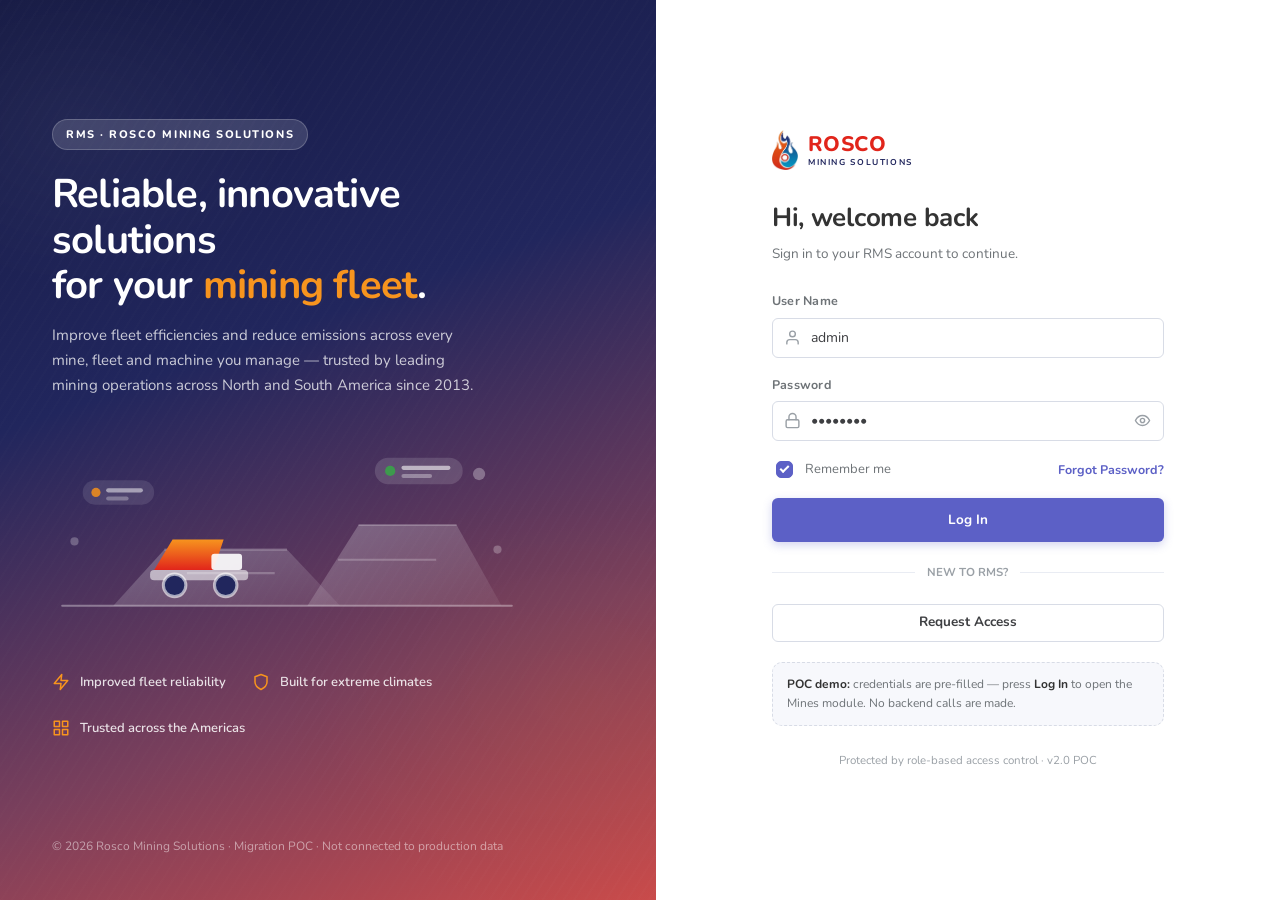
==== commit a02ca7a4: "Update text content and layout for improved clarity and aesthetics in index and mine-details pages" ====
--- a/index.html
+++ b/index.html
@@ -17,9 +17,10 @@
   <aside class="auth__brand">
     <div class="auth__hero">
       <span class="auth__eyebrow">RMS · Rosco Mining Solutions</span>
-      <h1>Every mine, fleet and<br>machine in <em>one place</em>.</h1>
-      <p>Track mines, fleets, machines, contacts and distributors across your global
-         operations — with the speed of a modern interface.</p>
+      <h1>Reliable, innovative solutions<br>for your <em>mining fleet</em>.</h1>
+      <p>Improve fleet efficiencies and reduce emissions across every mine, fleet and
+         machine you manage — trusted by leading mining operations across North and
+         South America since 2013.</p>
 
       <!-- Simple geometric mining illustration (pure SVG) -->
       <svg class="auth__illustration" viewBox="0 0 460 210" fill="none" xmlns="http://www.w3.org/2000/svg" aria-hidden="true">
@@ -62,9 +63,9 @@
       </svg>
 
       <div class="auth__points">
-        <span class="auth__point" data-i="zap">Faster workflows</span>
-        <span class="auth__point" data-i="shield">Role-based access</span>
-        <span class="auth__point" data-i="grid">Works on any device</span>
+        <span class="auth__point" data-i="zap">Improved fleet reliability</span>
+        <span class="auth__point" data-i="shield">Built for extreme climates</span>
+        <span class="auth__point" data-i="grid">Trusted across the Americas</span>
       </div>
     </div>
 
--- a/assets/css/style.css
+++ b/assets/css/style.css
@@ -321,10 +321,10 @@
 .dropdown__item--danger:hover{background:var(--danger-100);color:var(--danger)}
 
 /* Page canvas */
-.page{padding:26px;flex:1}
-.page__head{display:flex;align-items:flex-start;gap:16px;flex-wrap:wrap;margin-bottom:20px}
-.page__title{font-size:26px;line-height:1.2}
-.page__sub{font-size:13px;color:var(--muted);margin-top:4px}
+.page{padding:18px 26px 26px;flex:1}
+.page__head{display:flex;align-items:center;gap:16px;flex-wrap:wrap;margin-bottom:14px}
+.page__title{font-size:21px;line-height:1.25}
+.page__sub{font-size:12.5px;color:var(--muted);margin-top:2px}
 .page__actions{margin-left:auto;display:flex;align-items:center;gap:10px;flex-wrap:wrap}
 .breadcrumb{display:flex;align-items:center;gap:7px;font-size:12.5px;color:var(--muted);margin-bottom:9px}
 .breadcrumb svg{width:13px;height:13px;opacity:.55}
@@ -466,13 +466,14 @@
 .section-title{display:flex;align-items:center;gap:10px;margin:26px 0 14px}
 .section-title h4{font-size:16px}
 
-.people-grid{display:grid;grid-template-columns:repeat(auto-fill,minmax(310px,1fr));gap:14px}
+.people-grid{display:grid;grid-template-columns:repeat(auto-fill,minmax(330px,1fr));gap:14px}
 .person{
   background:var(--surface);border:1px solid var(--border-soft);border-radius:var(--r-md);
   padding:16px;transition:.18s var(--ease);
 }
 .person:hover{box-shadow:var(--sh-md);transform:translateY(-2px);border-color:#DDE1EC}
-.person__top{display:flex;gap:12px;align-items:center;margin-bottom:12px}
+.person__top{display:flex;gap:10px 12px;align-items:flex-start;flex-wrap:wrap;margin-bottom:12px}
+.person__info{flex:1 1 140px;min-width:140px}
 .person__name{font-size:14.5px;font-weight:800;color:var(--heading)}
 .person__title{font-size:12px;color:var(--muted);margin-top:1px}
 .person__rows{display:flex;flex-direction:column;gap:7px;font-size:12.5px;color:var(--muted)}
@@ -563,7 +564,7 @@
 table.tbl{width:100%;border-collapse:collapse;min-width:860px}
 .tbl thead th{
   text-align:left;font-size:11.5px;font-weight:800;letter-spacing:.07em;text-transform:uppercase;
-  color:var(--muted);padding:14px 18px;background:var(--surface-2);border-bottom:1px solid var(--border-soft);
+  color:var(--muted);padding:10px 14px;background:var(--surface-2);border-bottom:1px solid var(--border-soft);
   white-space:nowrap;
 }
 .tbl thead th.sortable{cursor:pointer;user-select:none}
@@ -571,7 +572,7 @@
 .tbl thead th .sort{display:inline-flex;margin-left:5px;opacity:.35;vertical-align:middle}
 .tbl thead th.is-sorted .sort{opacity:1;color:var(--primary)}
 .tbl thead th .sort svg{width:12px;height:12px}
-.tbl tbody td{padding:13px 18px;border-bottom:1px solid var(--border-soft);font-size:13.5px;color:var(--text)}
+.tbl tbody td{padding:9px 14px;border-bottom:1px solid var(--border-soft);font-size:13.5px;color:var(--text)}
 .tbl tbody tr{transition:.13s var(--ease)}
 .tbl tbody tr:hover{background:var(--primary-050)}
 .tbl tbody tr:last-child td{border-bottom:0}
@@ -697,11 +698,11 @@
     opacity:0;visibility:hidden;transition:.2s var(--ease);backdrop-filter:blur(2px);
   }
   .app.is-open .backdrop{opacity:1;visibility:visible}
-  .page{padding:18px 16px}
+  .page{padding:14px 16px}
   .topbar{padding:0 16px}
   .topbar__search{display:none}
   .profile__meta{display:none}
-  .page__title{font-size:22px}
+  .page__title{font-size:19px}
   .spec{grid-template-columns:1fr;gap:2px;padding:10px 4px}
   .chart__plot{gap:12px;height:210px}
   .tab-panel{padding:16px}
@@ -861,11 +862,11 @@
 .link-row svg{width:15px;height:15px;color:var(--primary)}
 
 /* labelled info grid replaces the long single-column list */
-.info-grid{display:grid;grid-template-columns:repeat(3,1fr);gap:1px;background:var(--border-soft);
-  border:1px solid var(--border-soft);border-radius:var(--r-md);overflow:hidden}
-.info{background:var(--surface);padding:14px 16px;min-height:66px}
-.info dt{font-size:11px;font-weight:800;letter-spacing:.07em;text-transform:uppercase;color:var(--muted-2)}
-.info dd{margin:4px 0 0;font-size:13.5px;font-weight:700;color:var(--heading);word-break:break-word}
+.info-grid{display:grid;grid-template-columns:repeat(4,1fr);gap:1px;background:var(--border-soft);
+  border:1px solid var(--border-soft);border-radius:var(--r-md);overflow:hidden;width:100%}
+.info{background:var(--surface);padding:9px 14px;min-height:0}
+.info dt{font-size:10px;font-weight:800;letter-spacing:.06em;text-transform:uppercase;color:var(--muted-2)}
+.info dd{margin:2px 0 0;font-size:13px;font-weight:700;color:var(--heading);word-break:break-word}
 .info dd.is-empty{color:var(--muted-2);font-weight:400}
 
 .section-head{display:flex;align-items:center;gap:12px;margin:28px 0 14px}
@@ -882,6 +883,9 @@
 @media (max-width:1180px){
   .overview{grid-template-columns:1fr}
   .overview__media{max-width:420px}
+  .info-grid{grid-template-columns:repeat(3,1fr)}
+}
+@media (max-width:760px){
   .info-grid{grid-template-columns:repeat(2,1fr)}
 }
 @media (max-width:640px){
@@ -918,9 +922,9 @@
 @media (max-width:640px){ .drawer--wide{width:100%} }
 .drawer--wide .tbl thead th{position:sticky;top:0;z-index:2}
 
-/* contact card action buttons (revealed on hover, always visible on touch) */
-.person__top{align-items:flex-start}
-.person__actions{margin-left:auto;display:flex;gap:1px;flex-shrink:0}
+/* contact card action buttons — wraps onto its own row when more
+   socials (Twitter, Instagram, …) are added so it never crowds the name */
+.person__actions{margin-left:auto;display:flex;flex-wrap:wrap;justify-content:flex-end;gap:2px;max-width:100%}
 .person__actions .icon-btn{width:30px;height:30px}
 .person__actions .icon-btn svg{width:15px;height:15px}
 
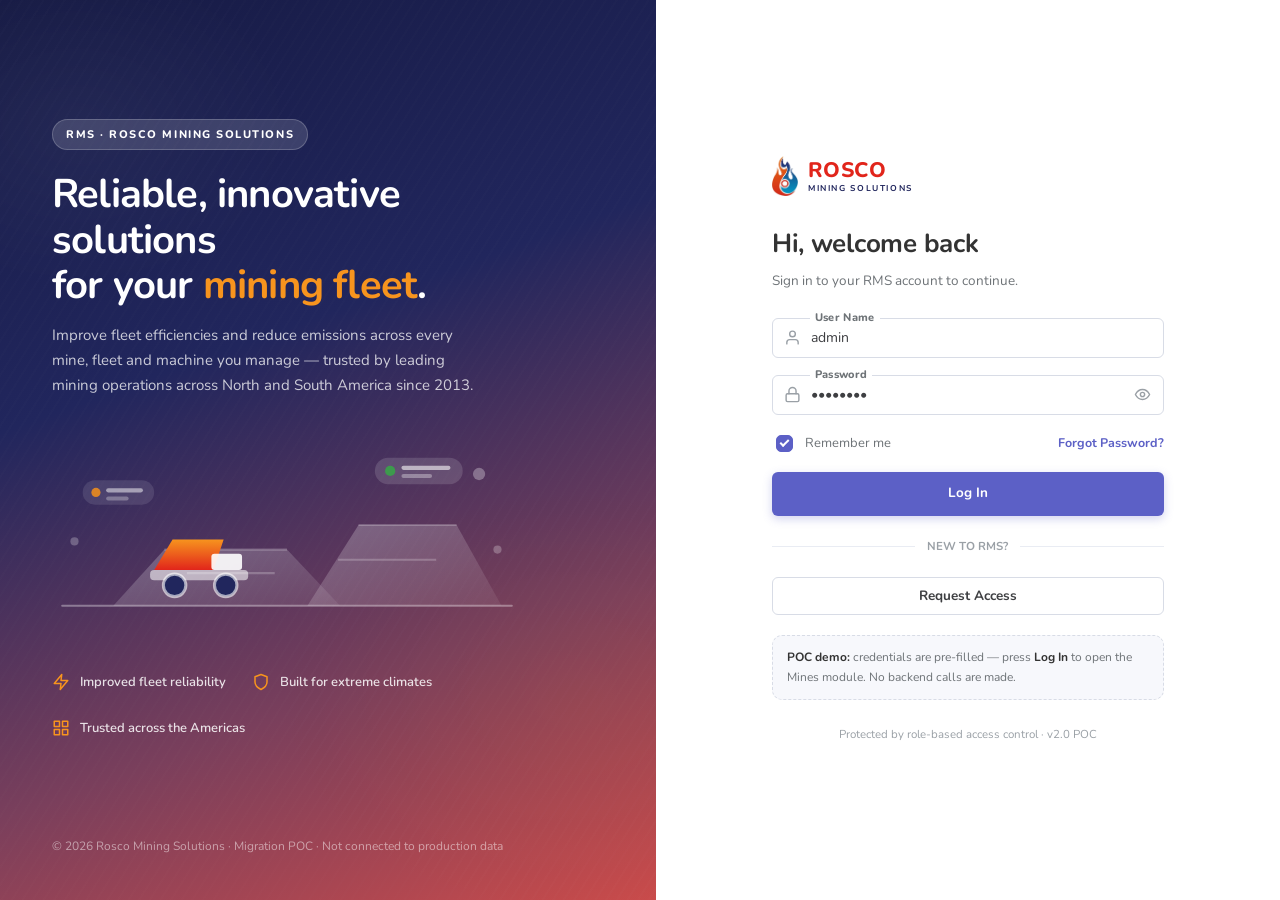
==== commit 9510d9db: "Refactor form controls for improved accessibility and visual consistency across multiple pages" ====
--- a/index.html
+++ b/index.html
@@ -83,7 +83,7 @@
       <div class="auth__error" id="authError"></div>
 
       <form class="auth__form" id="loginForm" novalidate>
-        <div class="field">
+        <div class="field field--icon">
           <label class="field__label" for="username">User Name</label>
           <div class="input-group">
             <svg class="input-group__icon" viewBox="0 0 24 24" fill="none" stroke="currentColor" stroke-width="2" stroke-linecap="round" stroke-linejoin="round"><path d="M20 21v-2a4 4 0 0 0-4-4H8a4 4 0 0 0-4 4v2"/><circle cx="12" cy="7" r="4"/></svg>
@@ -91,7 +91,7 @@
           </div>
         </div>
 
-        <div class="field">
+        <div class="field field--icon">
           <label class="field__label" for="password">Password</label>
           <div class="input-group">
             <svg class="input-group__icon" viewBox="0 0 24 24" fill="none" stroke="currentColor" stroke-width="2" stroke-linecap="round" stroke-linejoin="round"><rect x="3" y="11" width="18" height="11" rx="2"/><path d="M7 11V7a5 5 0 0 1 10 0v4"/></svg>
--- a/assets/css/style.css
+++ b/assets/css/style.css
@@ -122,16 +122,39 @@
 .icon-btn:hover{background:var(--primary-050);color:var(--primary)}
 .icon-btn--danger:hover{background:var(--danger-100);color:var(--danger)}
 
-/* ---------- 5. Form controls ---------------------------------------- */
-.field{display:flex;flex-direction:column;gap:7px}
-.field__label{font-size:12.5px;font-weight:700;color:var(--muted);letter-spacing:.02em}
+/* ---------- 5. Form controls (outlined, Material-style floating label) */
+.field{display:flex;flex-direction:column;position:relative}
 .input,.select{
   height:40px;width:100%;padding:0 13px;
   background:var(--surface);border:1px solid var(--border);border-radius:var(--r-sm);
   color:var(--text);transition:.16s var(--ease);
 }
-.input::placeholder{color:var(--muted-2)}
+.input::placeholder{color:transparent}
 .input:focus,.select:focus{outline:0;border-color:var(--primary);box-shadow:0 0 0 3px rgba(92,96,198,.14)}
+
+/* label rests inside the box like a placeholder, then floats up onto the
+   border line (with a background "notch" cutting the line) on focus/value */
+.field__label{
+  position:absolute;left:13px;top:20px;transform:translateY(-50%);
+  padding:0 5px;font-size:13.5px;font-weight:600;color:var(--muted-2);
+  background:transparent;pointer-events:none;max-width:calc(100% - 20px);
+  overflow:hidden;text-overflow:ellipsis;white-space:nowrap;
+  transition:.14s var(--ease);z-index:1;
+}
+.field--icon .field__label{left:38px}
+.field textarea ~ .field__label,.field:has(textarea) .field__label{top:20px}
+
+.field:has(.select) .field__label,
+.field:has(.input:focus) .field__label,
+.field:has(.input:not(:placeholder-shown)) .field__label,
+.field:has(textarea:focus) .field__label,
+.field:has(textarea:not(:placeholder-shown)) .field__label{
+  top:0;font-size:11px;font-weight:800;letter-spacing:.03em;
+  color:var(--muted);background:var(--surface);max-width:calc(100% - 10px);
+}
+.field:has(.input:focus) .field__label,
+.field:has(.select:focus) .field__label,
+.field:has(textarea:focus) .field__label{color:var(--primary)}
 .select{
   appearance:none;padding-right:32px;cursor:pointer;
   background-image:url("data:image/svg+xml;charset=utf8,%3Csvg xmlns='http://www.w3.org/2000/svg' width='12' height='12' viewBox='0 0 24 24' fill='none' stroke='%236E7377' stroke-width='3' stroke-linecap='round' stroke-linejoin='round'%3E%3Cpolyline points='6 9 12 15 18 9'/%3E%3C/svg%3E");
@@ -398,13 +421,14 @@
 
 /* ---------- 11. Tabs ------------------------------------------------ */
 .tabs{
-  display:flex;gap:4px;border-bottom:1px solid var(--border-soft);padding:0 20px;
+  display:flex;align-items:center;gap:4px;border-bottom:1px solid var(--border-soft);padding:0 20px;
   overflow-x:auto;overflow-y:hidden;          /* y:hidden — otherwise the active
                                                  underline's 1px overhang forces
                                                  a vertical scrollbar           */
   scrollbar-width:none;-ms-overflow-style:none;
 }
 .tabs::-webkit-scrollbar{display:none}
+.tabs__action{margin-left:auto;flex-shrink:0}
 .tab{
   position:relative;padding:15px 18px;font-size:14.5px;font-weight:700;color:var(--muted);
   white-space:nowrap;transition:.16s var(--ease);border-radius:var(--r-sm) var(--r-sm) 0 0;
@@ -479,11 +503,35 @@
 .person__rows{display:flex;flex-direction:column;gap:7px;font-size:12.5px;color:var(--muted)}
 .person__rows div{display:flex;align-items:center;gap:8px}
 .person__rows svg{width:14px;height:14px;color:var(--muted-2);flex-shrink:0}
-.person__tags{display:flex;gap:5px;flex-wrap:wrap;margin-top:12px;padding-top:12px;border-top:1px dashed var(--border-soft)}
+
+/* social profile links — flexible so more networks can be added later */
+.person__socials{display:flex;flex-wrap:wrap;gap:8px;margin-top:12px}
+.person-social{
+  width:30px;height:30px;border-radius:50%;flex-shrink:0;
+  display:grid;place-items:center;border:1px solid var(--border-soft);background:var(--surface-2);
+  transition:.16s var(--ease);
+}
+.person-social svg{width:15px;height:15px;display:block}
+.person-social:hover{transform:translateY(-2px);box-shadow:var(--sh-sm);border-color:var(--border)}
+
+/* clicking the tags row opens the Equipment Type editor drawer, as in the legacy app */
+.person__tags{
+  display:flex;align-items:center;gap:5px;flex-wrap:wrap;cursor:pointer;
+  margin-top:12px;padding-top:12px;border-top:1px dashed var(--border-soft);
+}
 .tag{
   font-size:10.5px;font-weight:700;letter-spacing:.04em;padding:3px 8px;border-radius:5px;
   background:var(--surface-2);color:var(--muted);border:1px solid var(--border-soft);
 }
+.person__tags:hover .tag:not(.tag--toggle){border-color:var(--primary);color:var(--primary-700)}
+.tag--toggle{background:var(--primary-050);color:var(--primary);border-color:var(--primary-100);cursor:pointer;transition:.14s var(--ease)}
+.tag--toggle:hover{background:var(--primary-100);color:var(--primary-700)}
+.tags-edit{
+  display:grid;place-items:center;width:20px;height:20px;border-radius:6px;flex-shrink:0;
+  color:var(--muted-2);margin-left:1px;transition:.14s var(--ease);
+}
+.tags-edit svg{width:12px;height:12px}
+.person__tags:hover .tags-edit{color:var(--primary)}
 
 /* ---------- 13. Fleets tab ------------------------------------------ */
 .stat-row{display:grid;grid-template-columns:repeat(auto-fit,minmax(180px,1fr));gap:14px;margin-bottom:24px}
@@ -658,6 +706,7 @@
 .auth__error{
   display:none;align-items:center;gap:9px;background:var(--danger-100);color:#B33F3C;
   border:1px solid #F3CFCE;border-radius:var(--r-sm);padding:10px 13px;font-size:12.5px;font-weight:600;
+  margin-bottom:17px;
 }
 .auth__error.is-on{display:flex}
 .auth__error svg{width:16px;height:16px;flex-shrink:0}
@@ -762,12 +811,14 @@
 }
 .form-grid{display:grid;grid-template-columns:repeat(2,1fr);gap:16px 20px}
 .form-grid--3{grid-template-columns:repeat(3,1fr)}
+.form-grid--img{grid-template-columns:50% 20%}
 .form-grid .col-span-2{grid-column:span 2}
 .req{color:var(--danger)}
 textarea.input{height:auto;min-height:84px;padding:10px 13px;resize:vertical;line-height:1.55}
 .upload{
+  height:140px;display:flex;flex-direction:column;align-items:center;justify-content:center;
   border:1.5px dashed var(--border);border-radius:var(--r);background:var(--surface-2);
-  padding:22px;text-align:center;color:var(--muted);transition:.16s var(--ease);cursor:pointer;
+  padding:12px;text-align:center;color:var(--muted);transition:.16s var(--ease);cursor:pointer;
 }
 .upload:hover{border-color:var(--primary);background:var(--primary-050);color:var(--primary)}
 .upload svg{width:26px;height:26px;margin:0 auto 8px}
@@ -784,7 +835,7 @@
 .mine-hero__img--photo img{width:100%;height:100%;object-fit:cover}
 
 @media (max-width:860px){
-  .form-grid,.form-grid--3{grid-template-columns:1fr}
+  .form-grid,.form-grid--3,.form-grid--img{grid-template-columns:1fr}
   .form-grid .col-span-2{grid-column:span 1}
   .drawer{width:100%}
 }
@@ -837,12 +888,11 @@
   padding-bottom:24px;border-bottom:1px solid var(--border-soft);margin-bottom:24px;
 }
 .overview__media{
-  border-radius:var(--r-md);overflow:hidden;border:1px solid var(--border-soft);
-  background:var(--surface-2);aspect-ratio:16/9;display:grid;place-items:center;
-}
-.overview__media img{width:100%;height:100%;object-fit:cover;display:block}
+  border-radius:var(--r-md);overflow:hidden;
+  background:var(--surface-2);aspect-ratio:16/9;
+}
+.overview__media img{width:100%;height:100%;object-fit:contain;display:block}
 .overview__media--logo{background:#fff;padding:16px}
-.overview__media--logo img{object-fit:contain;width:auto;max-width:100%;max-height:100%}
 
 .org{display:flex;align-items:flex-start;gap:14px;flex-wrap:wrap}
 .org h3{font-size:21px;line-height:1.25}
@@ -897,9 +947,15 @@
 .mine-card__logo--photo{padding:0;overflow:hidden;background:var(--surface-2)!important}
 .mine-card__logo--photo img{width:100%;height:100%;object-fit:cover}
 
-/* image preview inside the Add / Edit form */
-#imgPreview{overflow:hidden}
-#imgPreview img{width:100%;height:100%;object-fit:cover;display:block}
+/* image preview inside the Add / Edit form — same height as the upload
+   dropzone so the two sit level; "Preview" only shows before an image exists */
+#imgPreview{
+  height:140px;display:flex;align-items:center;justify-content:center;overflow:hidden;
+  border:1px solid var(--border-soft);border-radius:var(--r);background:var(--surface-2);
+  color:var(--muted-2);font-size:12.5px;font-weight:700;letter-spacing:.02em;
+}
+#imgPreview:empty::before{content:'Preview'}
+#imgPreview img{width:100%;height:100%;object-fit:contain;display:block}
 
 /* ---------- 23. Collapsed sidebar mark ------------------------------- */
 .logo__full{height:44px;width:auto;display:block}
